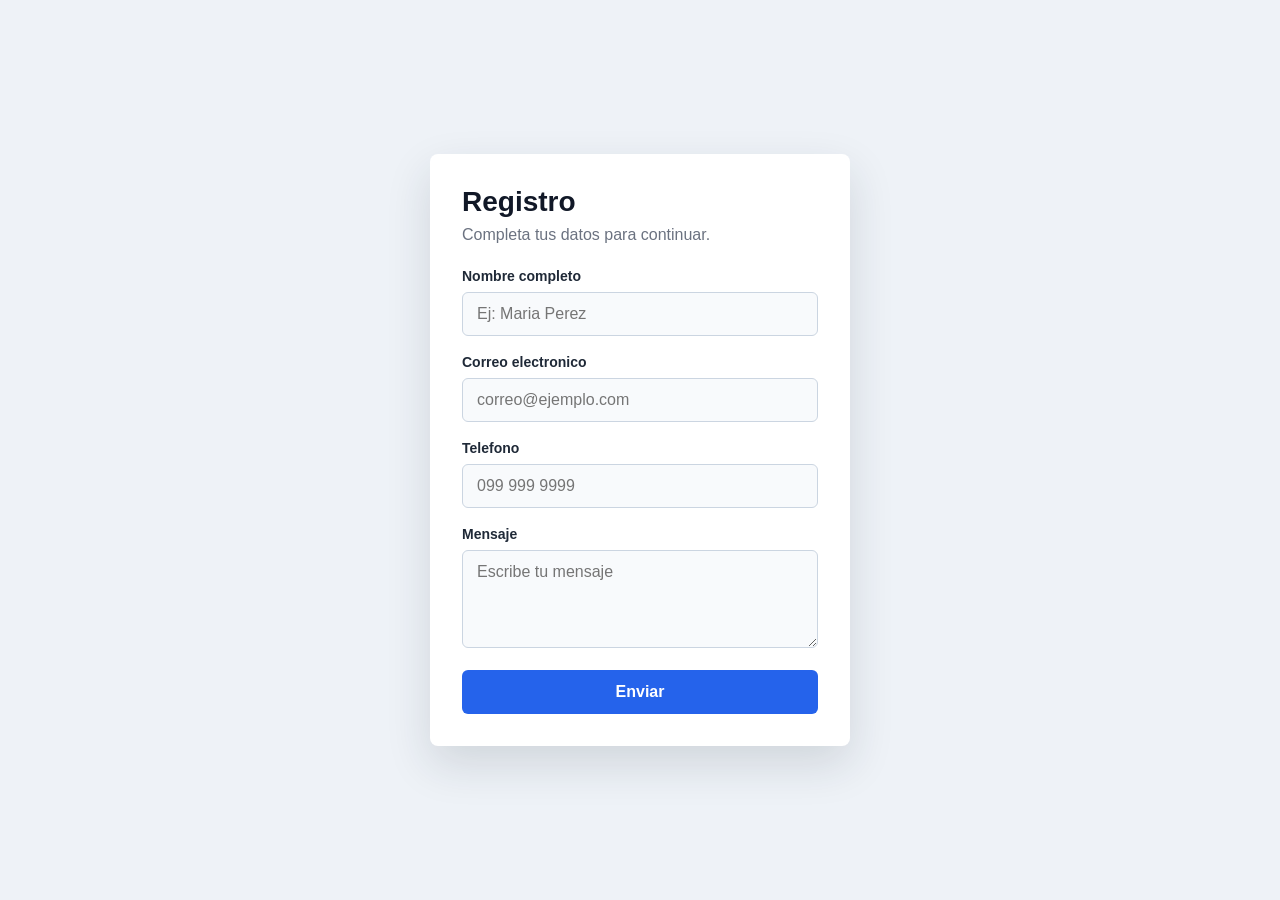
==== javascript-01/index.html @ 5e92fc49 "formulario" ====
<!DOCTYPE html>
<html lang="es">
<head>
    <meta charset="UTF-8">
    <meta name="viewport" content="width=device-width, initial-scale=1.0">
    <title>Formulario de Registro</title>
    <link rel="stylesheet" href="css/styles.css">
</head>
<body>
    <main class="form-page">
        <form class="contact-form">
            <h1>Registro</h1>
            <p>Completa tus datos para continuar.</p>

            <div class="form-group">
                <label for="nombre">Nombre completo</label>
                <input type="text" id="nombre" name="nombre" placeholder="Ej: Maria Perez" required>
            </div>

            <div class="form-group">
                <label for="correo">Correo electronico</label>
                <input type="email" id="correo" name="correo" placeholder="correo@ejemplo.com" required>
            </div>

            <div class="form-group">
                <label for="telefono">Telefono</label>
                <input type="tel" id="telefono" name="telefono" placeholder="099 999 9999">
            </div>

            <div class="form-group">
                <label for="mensaje">Mensaje</label>
                <textarea id="mensaje" name="mensaje" rows="4" placeholder="Escribe tu mensaje"></textarea>
            </div>

            <button type="submit">Enviar</button>
        </form>
    </main>
</body>
</html>
---- javascript-01/css/styles.css ----
* {
    box-sizing: border-box;
}

body {
    margin: 0;
    font-family: Arial, Helvetica, sans-serif;
    background: #eef2f7;
    color: #1f2937;
}

.form-page {
    min-height: 100vh;
    display: flex;
    align-items: center;
    justify-content: center;
    padding: 24px;
}

.contact-form {
    width: 100%;
    max-width: 420px;
    padding: 32px;
    background: #ffffff;
    border-radius: 8px;
    box-shadow: 0 18px 45px rgba(31, 41, 55, 0.14);
}

.contact-form h1 {
    margin: 0 0 8px;
    font-size: 28px;
    color: #111827;
}

.contact-form p {
    margin: 0 0 24px;
    color: #6b7280;
}

.form-group {
    margin-bottom: 18px;
}

label {
    display: block;
    margin-bottom: 8px;
    font-weight: 700;
    font-size: 14px;
}

input,
textarea {
    width: 100%;
    padding: 12px 14px;
    border: 1px solid #cbd5e1;
    border-radius: 6px;
    font: inherit;
    color: #111827;
    background: #f8fafc;
    outline: none;
    transition: border-color 0.2s ease, box-shadow 0.2s ease;
}

input:focus,
textarea:focus {
    border-color: #2563eb;
    box-shadow: 0 0 0 4px rgba(37, 99, 235, 0.14);
    background: #ffffff;
}

textarea {
    resize: vertical;
}

button {
    width: 100%;
    padding: 13px 16px;
    border: 0;
    border-radius: 6px;
    background: #2563eb;
    color: #ffffff;
    font: inherit;
    font-weight: 700;
    cursor: pointer;
    transition: background 0.2s ease, transform 0.2s ease;
}

button:hover {
    background: #1d4ed8;
    transform: translateY(-1px);
}

@media (max-width: 480px) {
    .contact-form {
        padding: 24px;
    }
}
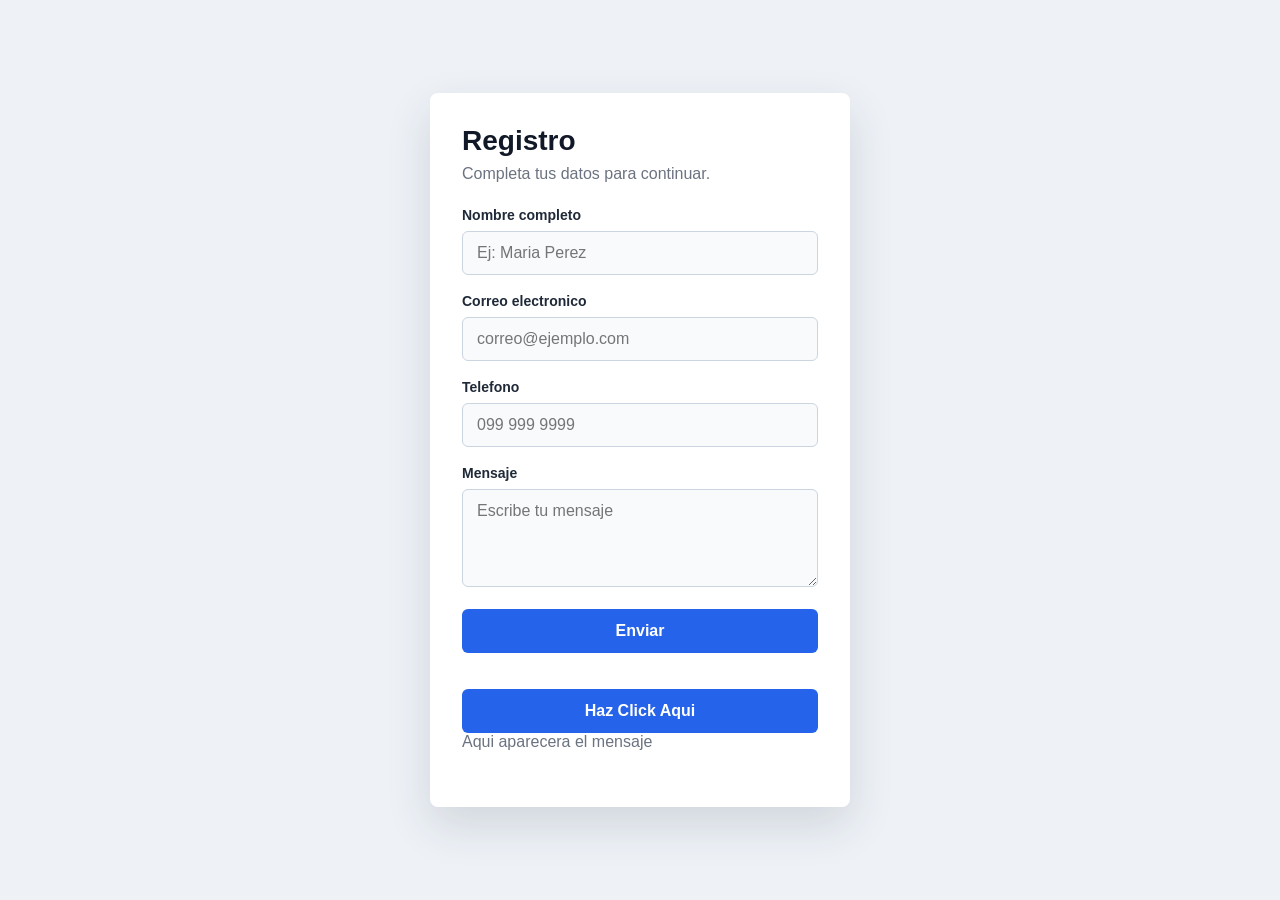
==== commit 8e08f5f5: "funciones" ====
--- a/javascript-01/index.html
+++ b/javascript-01/index.html
@@ -5,6 +5,7 @@
     <meta name="viewport" content="width=device-width, initial-scale=1.0">
     <title>Formulario de Registro</title>
     <link rel="stylesheet" href="css/styles.css">
+   
 </head>
 <body>
     <main class="form-page">
@@ -33,7 +34,16 @@
             </div>
 
             <button type="submit">Enviar</button>
+        </br> </br> </br> 
+            <button onclick="mostrarMensaje()" >Haz Click Aqui</button>
+            <p id="resultado-js"> Aqui aparecera el mensaje</p>
+
+
         </form>
     </main>
+
+     <script src="js/function.js"></script>
+    
+
 </body>
 </html>
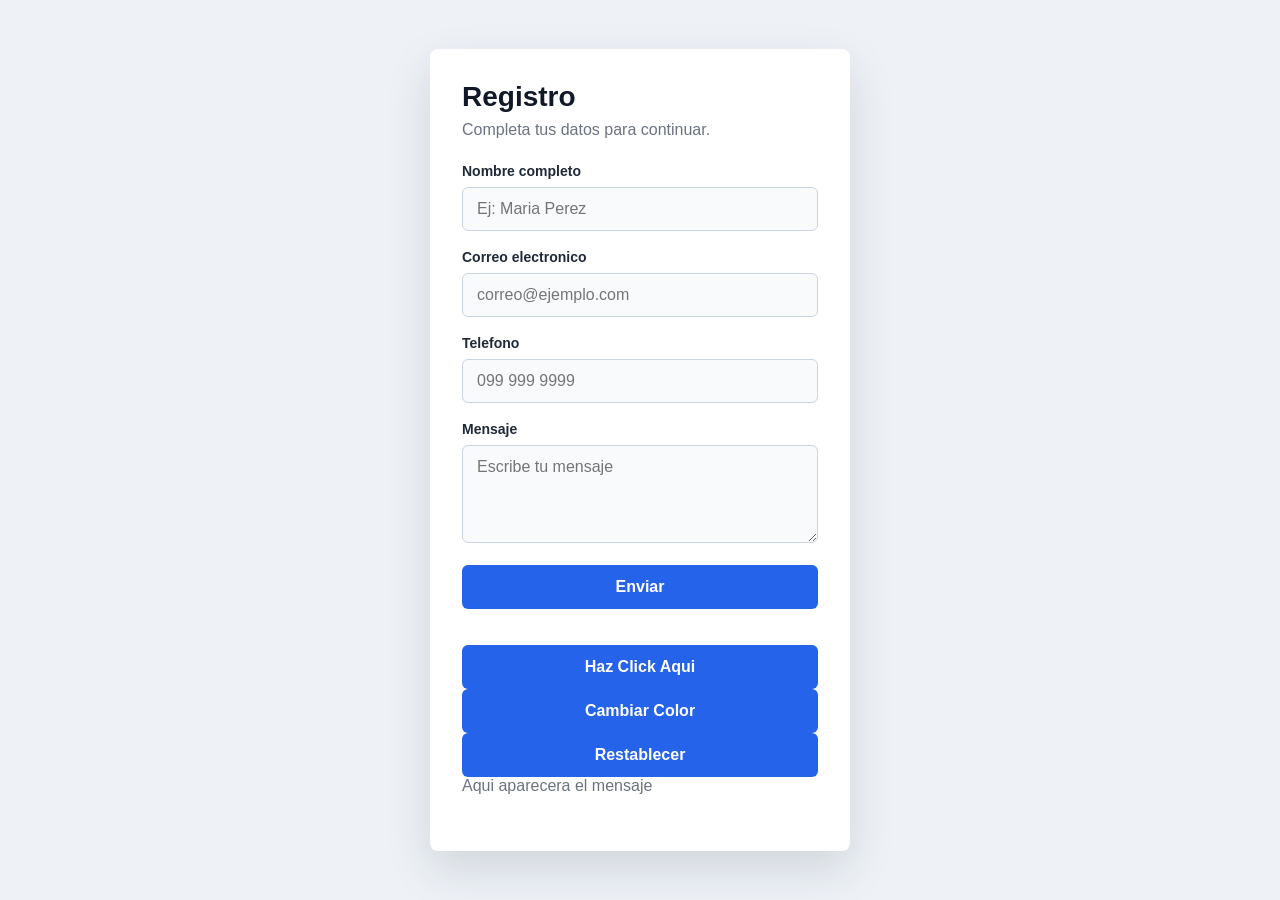
==== commit de7828c9: "cambiar estilos" ====
--- a/javascript-01/index.html
+++ b/javascript-01/index.html
@@ -35,7 +35,12 @@
 
             <button type="submit">Enviar</button>
         </br> </br> </br> 
-            <button onclick="mostrarMensaje()" >Haz Click Aqui</button>
+            <button id="btn" onclick="mostrarMensaje()" >Haz Click Aqui</button>
+
+            <button id="btnColor" onclick="cambiarColor()" >Cambiar Color</button>
+
+             <button id="btnColor" onclick="colorOriginal()" >Restablecer</button>
+
             <p id="resultado-js"> Aqui aparecera el mensaje</p>
 
 
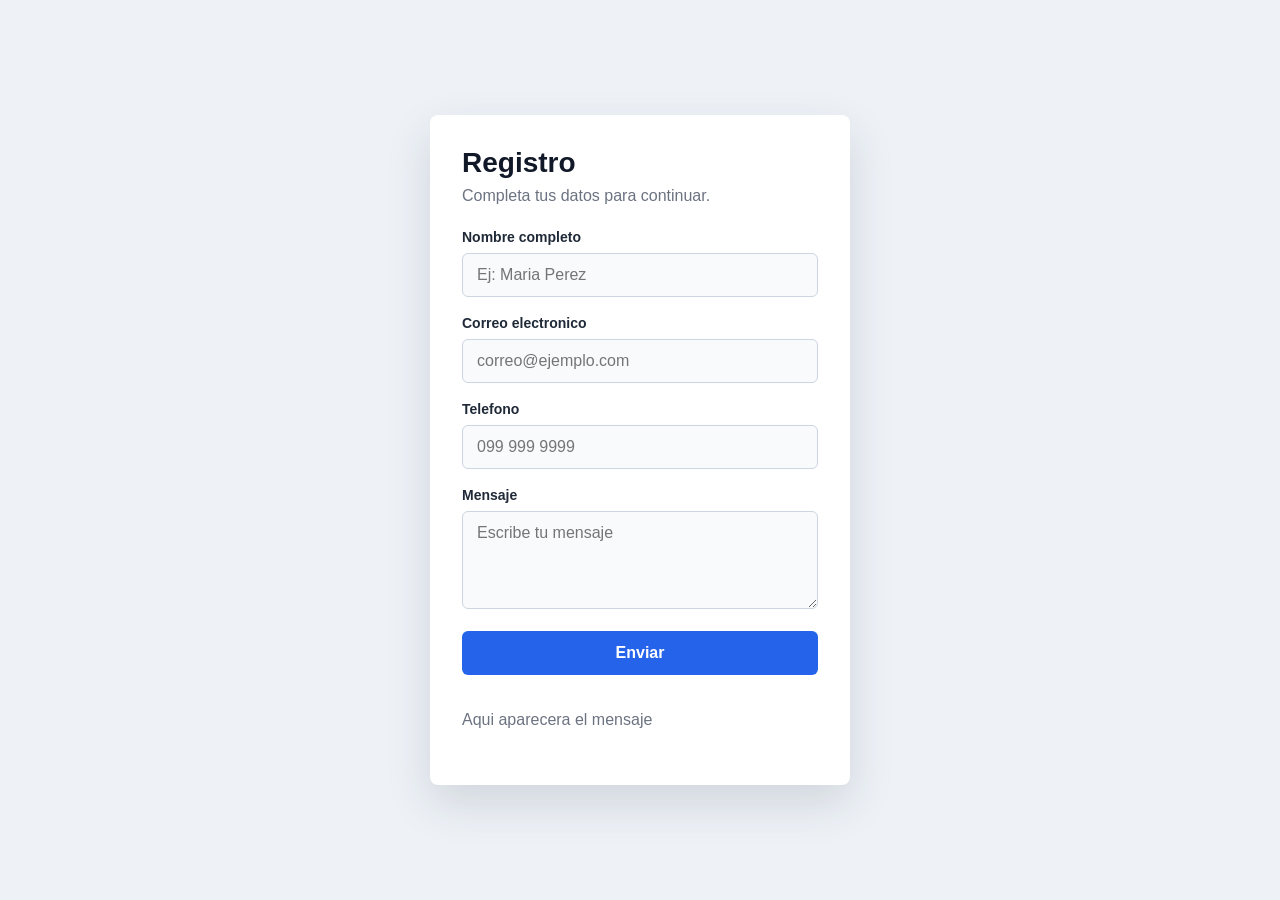
==== commit 0a6cb4a6: "validaciones" ====
--- a/javascript-01/index.html
+++ b/javascript-01/index.html
@@ -35,11 +35,11 @@
 
             <button type="submit">Enviar</button>
         </br> </br> </br> 
-            <button id="btn" onclick="mostrarMensaje()" >Haz Click Aqui</button>
+            <!-- <button id="btn" onclick="mostrarMensaje()" >Haz Click Aqui</button>
 
             <button id="btnColor" onclick="cambiarColor()" >Cambiar Color</button>
 
-             <button id="btnColor" onclick="colorOriginal()" >Restablecer</button>
+             <button id="btnColor" onclick="colorOriginal()" >Restablecer</button> -->
 
             <p id="resultado-js"> Aqui aparecera el mensaje</p>
 
@@ -47,7 +47,7 @@
         </form>
     </main>
 
-     <script src="js/function.js"></script>
+     <script src="js/validaciones.js"></script>
     
 
 </body>
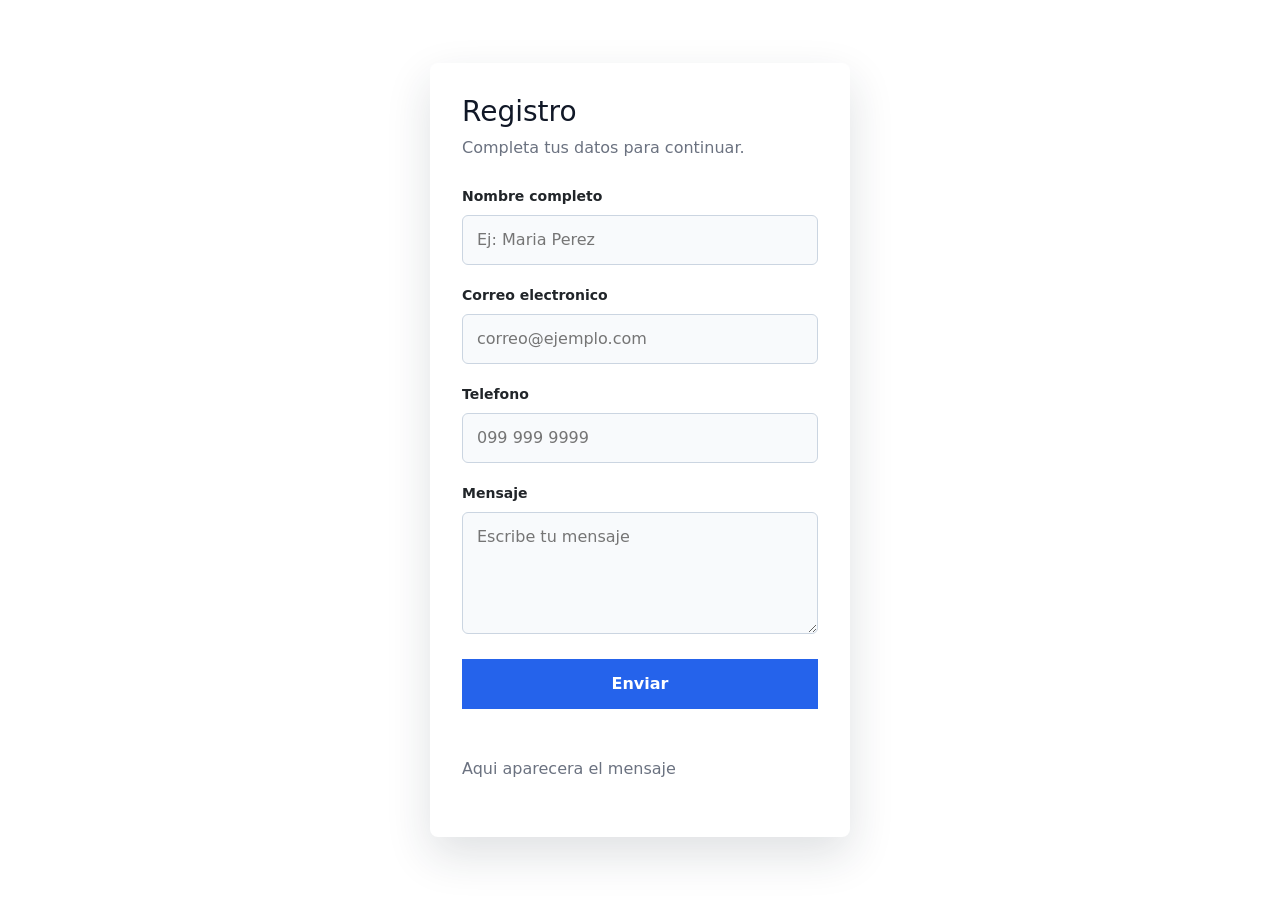
==== commit d3fb2fb4: "envio de formulario" ====
--- a/javascript-01/index.html
+++ b/javascript-01/index.html
@@ -5,6 +5,7 @@
     <meta name="viewport" content="width=device-width, initial-scale=1.0">
     <title>Formulario de Registro</title>
     <link rel="stylesheet" href="css/styles.css">
+    <link href="https://cdn.jsdelivr.net/npm/bootstrap@5.3.8/dist/css/bootstrap.min.css" rel="stylesheet">
    
 </head>
 <body>
@@ -15,7 +16,7 @@
 
             <div class="form-group">
                 <label for="nombre">Nombre completo</label>
-                <input type="text" id="nombre" name="nombre" placeholder="Ej: Maria Perez" required>
+                <input type="text" id="nombre" name="nombre" placeholder="Ej: Maria Perez" >
             </div>
 
             <div class="form-group">
@@ -25,7 +26,7 @@
 
             <div class="form-group">
                 <label for="telefono">Telefono</label>
-                <input type="tel" id="telefono" name="telefono" placeholder="099 999 9999">
+                <input type="number" id="telefono" name="telefono" placeholder="099 999 9999">
             </div>
 
             <div class="form-group">
